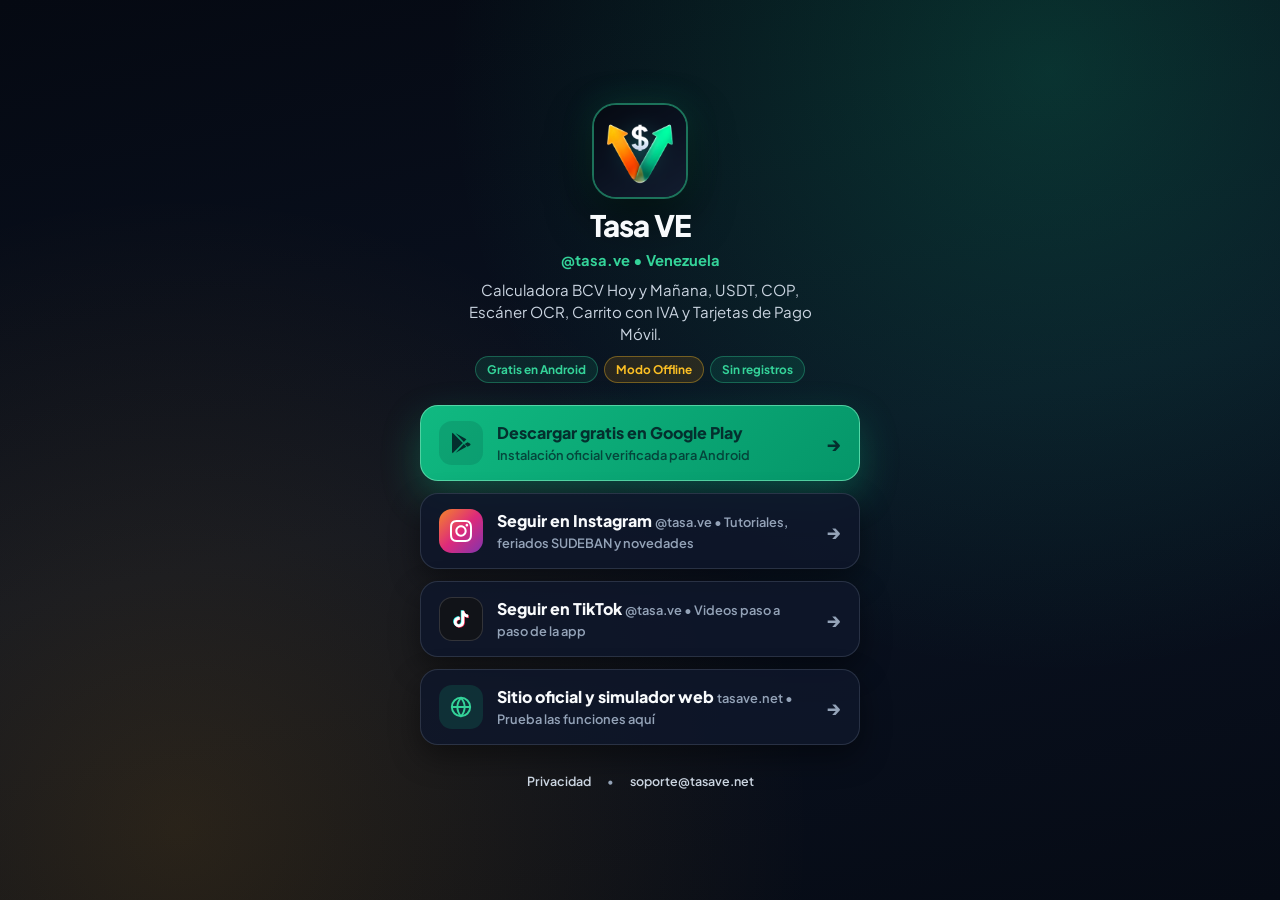
==== docs/links/index.html @ 08be951b "feat(web): add fast mobile link-in-bio page at tasave.net/links for All-in-One QR" ====
<!DOCTYPE html>
<html lang="es">
<head>
  <meta charset="UTF-8">
  <meta name="viewport" content="width=device-width, initial-scale=1.0">
  <title>Tasa VE — Descarga en Google Play y Redes Oficiales (@tasa.ve)</title>
  <meta name="description" content="Descarga Tasa VE gratis en Google Play y sigue nuestras redes oficiales @tasa.ve en Instagram y TikTok.">
  <link rel="canonical" href="https://tasave.net/links/">
  <meta name="color-scheme" content="dark">
  <meta name="theme-color" content="#060A12">

  <meta property="og:type" content="website">
  <meta property="og:url" content="https://tasave.net/links/">
  <meta property="og:title" content="Tasa VE — Descarga la app y síguenos (@tasa.ve)">
  <meta property="og:description" content="Calculadora BCV, USDT, COP, Escáner OCR, Carrito con IVA y Pago Mixto para Venezuela.">
  <meta property="og:image" content="https://tasave.net/assets/feature_graphic_1024x500.png">

  <link rel="icon" type="image/png" href="../assets/app_icon_512x512.png">
  <link rel="apple-touch-icon" href="../assets/app_icon_512x512.png">
  <link rel="preconnect" href="https://fonts.googleapis.com">
  <link rel="preconnect" href="https://fonts.gstatic.com" crossorigin>
  <link href="https://fonts.googleapis.com/css2?family=Plus+Jakarta+Sans:wght@500;600;700;800&display=swap" rel="stylesheet">

  <style>
    :root {
      color-scheme: dark;
      --bg: #050912;
      --card: rgba(15, 23, 42, 0.86);
      --border: rgba(148, 163, 184, 0.20);
      --emerald: #10B981;
      --emerald-light: #34D399;
      --amber: #FBBF24;
      --text: #F8FAFC;
      --muted: #94A3B8;
    }

    *, *::before, *::after { box-sizing: border-box; margin: 0; padding: 0; }

    body {
      min-height: 100dvh;
      font-family: "Plus Jakarta Sans", -apple-system, BlinkMacSystemFont, "Segoe UI", Roboto, sans-serif;
      color: var(--text);
      background:
        radial-gradient(circle at 82% 8%, rgba(16, 185, 129, 0.22) 0%, transparent 45%),
        radial-gradient(circle at 14% 92%, rgba(245, 158, 11, 0.14) 0%, transparent 46%),
        linear-gradient(168deg, #050912 0%, #0A1222 52%, #060B15 100%);
      display: flex;
      justify-content: center;
      align-items: center;
      padding: 28px 18px 36px;
      -webkit-font-smoothing: antialiased;
    }

    main {
      width: 100%;
      max-width: 440px;
      display: flex;
      flex-direction: column;
      align-items: center;
      gap: 22px;
    }

    .profile {
      display: flex;
      flex-direction: column;
      align-items: center;
      text-align: center;
      gap: 10px;
    }

    .avatar {
      width: 96px;
      height: 96px;
      border-radius: 24px;
      overflow: hidden;
      border: 2px solid rgba(52, 211, 153, 0.48);
      box-shadow: 0 18px 44px rgba(0, 0, 0, 0.65), 0 0 32px rgba(16, 185, 129, 0.20);
    }

    .avatar img {
      width: 100%;
      height: 100%;
      display: block;
    }

    h1 {
      font-size: 1.85rem;
      font-weight: 800;
      letter-spacing: -0.03em;
      line-height: 1.1;
    }

    .handle {
      font-size: 0.92rem;
      font-weight: 700;
      color: var(--emerald-light);
    }

    .bio {
      font-size: 0.94rem;
      color: #CBD5E1;
      line-height: 1.45;
      max-width: 360px;
    }

    .pills {
      display: flex;
      flex-wrap: wrap;
      justify-content: center;
      gap: 6px;
      margin-top: 2px;
    }

    .pill {
      padding: 5px 11px;
      border-radius: 999px;
      font-size: 0.74rem;
      font-weight: 700;
      background: rgba(16, 185, 129, 0.13);
      color: var(--emerald-light);
      border: 1px solid rgba(52, 211, 153, 0.34);
    }

    .pill.am {
      background: rgba(245, 158, 11, 0.13);
      color: var(--amber);
      border-color: rgba(251, 191, 36, 0.36);
    }

    .links {
      width: 100%;
      display: flex;
      flex-direction: column;
      gap: 12px;
    }

    .link-btn {
      display: flex;
      align-items: center;
      gap: 14px;
      width: 100%;
      padding: 15px 18px;
      border-radius: 18px;
      text-decoration: none;
      color: var(--text);
      background: var(--card);
      border: 1.5px solid var(--border);
      box-shadow: 0 12px 30px rgba(0, 0, 0, 0.42);
      transition: transform 0.16s ease, border-color 0.16s ease, background-color 0.16s ease;
    }

    .link-btn:hover {
      transform: translateY(-2px);
      border-color: rgba(52, 211, 153, 0.55);
    }

    .link-btn:focus-visible {
      outline: 2px solid var(--emerald-light);
      outline-offset: 3px;
    }

    .link-btn.primary {
      background: linear-gradient(135deg, #10B981 0%, #059669 100%);
      border-color: rgba(110, 231, 183, 0.72);
      color: #042F2E;
      box-shadow: 0 16px 38px rgba(16, 185, 129, 0.32);
    }

    .link-btn.primary .link-sub { color: rgba(4, 47, 46, 0.82); }
    .link-btn.primary .chev { color: #042F2E; }

    .link-ico {
      width: 44px;
      height: 44px;
      min-width: 44px;
      border-radius: 13px;
      display: flex;
      align-items: center;
      justify-content: center;
      background: rgba(255, 255, 255, 0.08);
    }

    .link-btn.primary .link-ico { background: rgba(4, 47, 46, 0.14); }
    .ico-ig { background: linear-gradient(135deg, #F58529, #DD2A7B, #8134AF); color: #FFFFFF; }
    .ico-tt { background: #111318; border: 1px solid rgba(255, 255, 255, 0.14); color: #FFFFFF; }
    .ico-web { background: rgba(16, 185, 129, 0.16); color: var(--emerald-light); }

    .link-copy { flex: 1; text-align: left; }
    .link-title { font-size: 1rem; font-weight: 800; line-height: 1.2; }
    .link-sub { font-size: 0.8rem; font-weight: 600; color: var(--muted); margin-top: 2px; }
    .chev { font-size: 1.2rem; font-weight: 800; color: var(--muted); }

    footer {
      margin-top: 6px;
      display: flex;
      flex-wrap: wrap;
      justify-content: center;
      gap: 10px 16px;
      font-size: 0.78rem;
      color: var(--muted);
    }

    footer a {
      color: #CBD5E1;
      text-decoration: none;
      font-weight: 600;
    }

    footer a:hover { color: var(--emerald-light); }
  </style>
</head>
<body>
  <main>
    <header class="profile">
      <div class="avatar">
        <img src="../assets/app_icon_512x512.png" alt="Logo oficial de Tasa VE" width="96" height="96" fetchpriority="high">
      </div>
      <h1>Tasa VE</h1>
      <div class="handle">@tasa.ve • Venezuela</div>
      <p class="bio">Calculadora BCV Hoy y Mañana, USDT, COP, Escáner OCR, Carrito con IVA y Tarjetas de Pago Móvil.</p>
      <div class="pills">
        <span class="pill">Gratis en Android</span>
        <span class="pill am">Modo Offline</span>
        <span class="pill">Sin registros</span>
      </div>
    </header>

    <nav class="links" aria-label="Enlaces oficiales de Tasa VE">
      <a class="link-btn primary" href="https://play.google.com/store/apps/details?id=com.julcer26.tasave" target="_blank" rel="noopener noreferrer">
        <span class="link-ico" aria-hidden="true">
          <svg width="24" height="24" viewBox="0 0 24 24" fill="currentColor">
            <path d="M3.609 1.814 13.792 12 3.61 22.186a1.77 1.77 0 0 1-.61-1.35V3.164c0-.535.235-1.02.609-1.35zm11.27 11.27 2.55 2.55-10.74 6.135 8.19-8.685zm3.67-1.938 2.382 1.36c.758.433.758 1.555 0 1.988l-2.382 1.36-2.796-2.854 2.796-1.854zM6.689 2.231l10.74 6.135-2.55 2.55-8.19-8.685z"/>
          </svg>
        </span>
        <span class="link-copy">
          <span class="link-title">Descargar gratis en Google Play</span>
          <span class="link-sub">Instalación oficial verificada para Android</span>
        </span>
        <span class="chev" aria-hidden="true">→</span>
      </a>

      <a class="link-btn" href="https://www.instagram.com/tasa.ve/" target="_blank" rel="noopener noreferrer">
        <span class="link-ico ico-ig" aria-hidden="true">
          <svg width="22" height="22" viewBox="0 0 24 24" fill="currentColor">
            <path d="M12 2.163c3.204 0 3.584.012 4.85.07 3.252.148 4.771 1.691 4.919 4.919.058 1.265.069 1.645.069 4.849 0 3.205-.012 3.584-.069 4.849-.149 3.225-1.664 4.771-4.919 4.919-1.266.058-1.644.07-4.85.07-3.204 0-3.584-.012-4.849-.07-3.26-.149-4.771-1.699-4.919-4.92-.058-1.265-.07-1.644-.07-4.849 0-3.204.013-3.583.07-4.849.149-3.227 1.664-4.771 4.919-4.919 1.266-.057 1.645-.069 4.849-.069zm0-2.163c-3.259 0-3.667.014-4.947.072-4.358.2-6.78 2.618-6.98 6.98-.059 1.281-.073 1.689-.073 4.948 0 3.259.014 3.668.072 4.948.2 4.358 2.618 6.78 6.98 6.98 1.281.058 1.689.072 4.948.072 3.259 0 3.668-.014 4.948-.072 4.354-.2 6.782-2.618 6.979-6.98.059-1.28.073-1.689.073-4.948 0-3.259-.014-3.667-.072-4.947-.196-4.354-2.617-6.78-6.979-6.98-1.281-.059-1.69-.073-4.949-.073zm0 5.838c-3.403 0-6.162 2.759-6.162 6.162s2.759 6.163 6.162 6.163 6.162-2.759 6.162-6.163c0-3.403-2.759-6.162-6.162-6.162zm0 10.162c-2.209 0-4-1.79-4-4 0-2.209 1.791-4 4-4s4 1.791 4 4c0 2.21-1.791 4-4 4zm6.406-11.845c-.796 0-1.441.645-1.441 1.44s.645 1.44 1.441 1.44c.795 0 1.439-.645 1.439-1.44s-.644-1.44-1.439-1.44z"/>
          </svg>
        </span>
        <span class="link-copy">
          <span class="link-title">Seguir en Instagram</span>
          <span class="link-sub">@tasa.ve • Tutoriales, feriados SUDEBAN y novedades</span>
        </span>
        <span class="chev" aria-hidden="true">→</span>
      </a>

      <a class="link-btn" href="https://www.tiktok.com/@tasa.ve" target="_blank" rel="noopener noreferrer">
        <span class="link-ico ico-tt" aria-hidden="true">
          <svg width="22" height="22" viewBox="0 0 24 24" fill="none">
            <path d="M16.6 5.82A4.28 4.28 0 0 1 15.54 3h-3.09v12.4a2.59 2.59 0 0 1-2.59 2.5c-1.42 0-2.6-1.16-2.6-2.6 0-1.72 1.66-3.01 3.37-2.48V9.66c-3.45-.46-6.47 2.22-6.47 5.64 0 3.33 2.76 5.7 5.69 5.7 3.14 0 5.69-2.55 5.69-5.7V9.01a7.35 7.35 0 0 0 4.3 1.38V7.3s-1.88.09-3.24-1.48z" fill="#25F4EE" transform="translate(-0.7 -0.5)"/>
            <path d="M16.6 5.82A4.28 4.28 0 0 1 15.54 3h-3.09v12.4a2.59 2.59 0 0 1-2.59 2.5c-1.42 0-2.6-1.16-2.6-2.6 0-1.72 1.66-3.01 3.37-2.48V9.66c-3.45-.46-6.47 2.22-6.47 5.64 0 3.33 2.76 5.7 5.69 5.7 3.14 0 5.69-2.55 5.69-5.7V9.01a7.35 7.35 0 0 0 4.3 1.38V7.3s-1.88.09-3.24-1.48z" fill="#FE2C55" transform="translate(0.7 0.5)"/>
            <path d="M16.6 5.82A4.28 4.28 0 0 1 15.54 3h-3.09v12.4a2.59 2.59 0 0 1-2.59 2.5c-1.42 0-2.6-1.16-2.6-2.6 0-1.72 1.66-3.01 3.37-2.48V9.66c-3.45-.46-6.47 2.22-6.47 5.64 0 3.33 2.76 5.7 5.69 5.7 3.14 0 5.69-2.55 5.69-5.7V9.01a7.35 7.35 0 0 0 4.3 1.38V7.3s-1.88.09-3.24-1.48z" fill="#FFFFFF"/>
          </svg>
        </span>
        <span class="link-copy">
          <span class="link-title">Seguir en TikTok</span>
          <span class="link-sub">@tasa.ve • Videos paso a paso de la app</span>
        </span>
        <span class="chev" aria-hidden="true">→</span>
      </a>

      <a class="link-btn" href="https://tasave.net/">
        <span class="link-ico ico-web" aria-hidden="true">
          <svg width="22" height="22" viewBox="0 0 24 24" fill="none" stroke="currentColor" stroke-width="2.1" stroke-linecap="round" stroke-linejoin="round">
            <circle cx="12" cy="12" r="10"></circle>
            <line x1="2" y1="12" x2="22" y2="12"></line>
            <path d="M12 2a15.3 15.3 0 0 1 4 10 15.3 15.3 0 0 1-4 10 15.3 15.3 0 0 1-4-10 15.3 15.3 0 0 1 4-10z"></path>
          </svg>
        </span>
        <span class="link-copy">
          <span class="link-title">Sitio oficial y simulador web</span>
          <span class="link-sub">tasave.net • Prueba las funciones aquí</span>
        </span>
        <span class="chev" aria-hidden="true">→</span>
      </a>
    </nav>

    <footer>
      <a href="../privacy-policy.html">Privacidad</a>
      <span>•</span>
      <a href="mailto:soporte@tasave.net">soporte@tasave.net</a>
    </footer>
  </main>
</body>
</html>
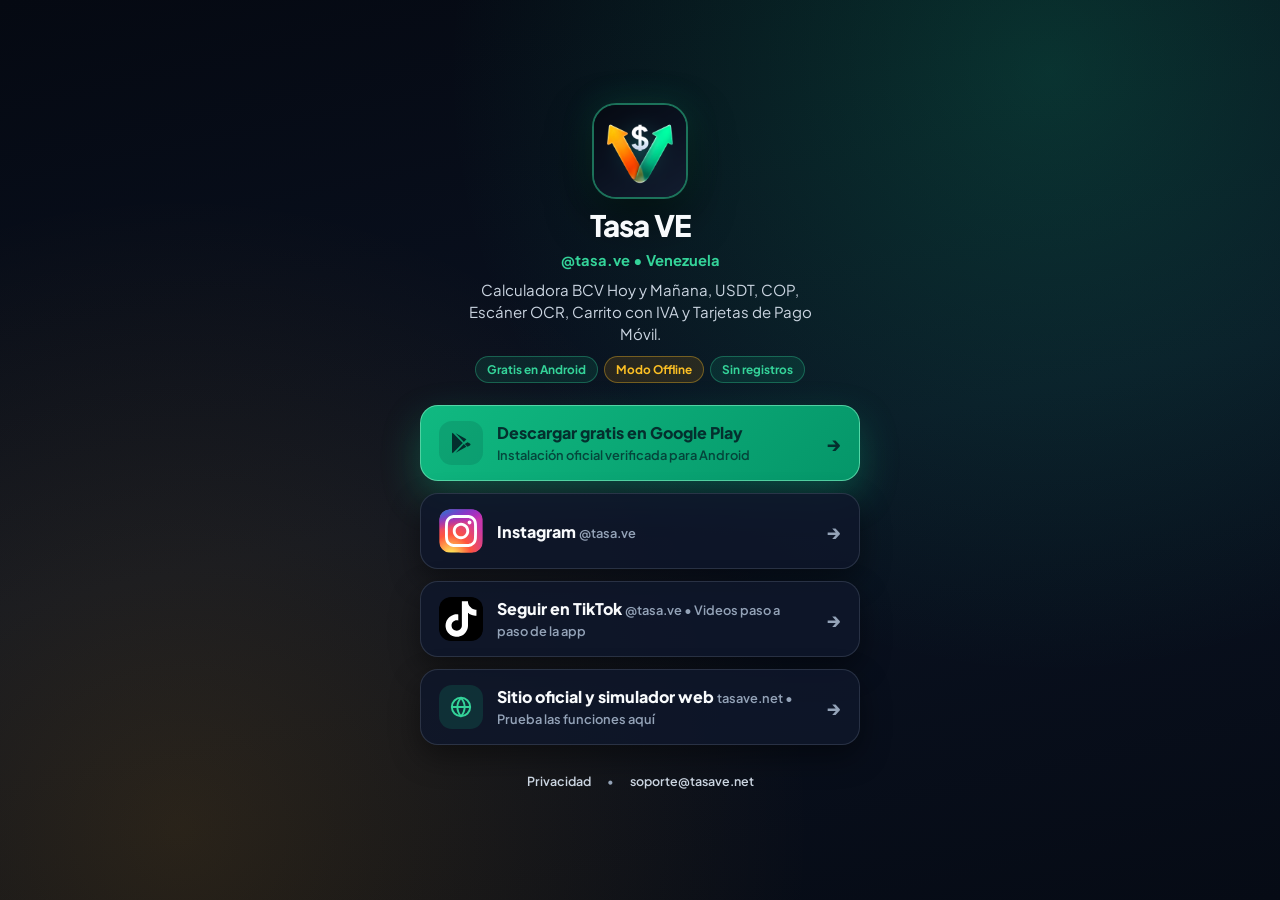
==== commit 44a2c583: "chore: remove SUDEBAN & scanner 123 refs across app/web/legal, clarify Ultra perks, add official soc" ====
--- a/docs/links/index.html
+++ b/docs/links/index.html
@@ -15,8 +15,10 @@
   <meta property="og:description" content="Calculadora BCV, USDT, COP, Escáner OCR, Carrito con IVA y Pago Mixto para Venezuela.">
   <meta property="og:image" content="https://tasave.net/assets/feature_graphic_1024x500.png">
 
-  <link rel="icon" type="image/png" href="../assets/app_icon_512x512.png">
-  <link rel="apple-touch-icon" href="../assets/app_icon_512x512.png">
+  <link rel="icon" href="/favicon.ico" sizes="any">
+  <link rel="icon" type="image/png" sizes="48x48" href="../assets/favicon-48x48.png">
+  <link rel="icon" type="image/png" sizes="192x192" href="../assets/favicon-192x192.png">
+  <link rel="apple-touch-icon" sizes="180x180" href="../assets/apple-touch-icon.png">
   <link rel="preconnect" href="https://fonts.googleapis.com">
   <link rel="preconnect" href="https://fonts.gstatic.com" crossorigin>
   <link href="https://fonts.googleapis.com/css2?family=Plus+Jakarta+Sans:wght@500;600;700;800&display=swap" rel="stylesheet">
@@ -240,26 +242,16 @@
       </a>
 
       <a class="link-btn" href="https://www.instagram.com/tasa.ve/" target="_blank" rel="noopener noreferrer">
-        <span class="link-ico ico-ig" aria-hidden="true">
-          <svg width="22" height="22" viewBox="0 0 24 24" fill="currentColor">
-            <path d="M12 2.163c3.204 0 3.584.012 4.85.07 3.252.148 4.771 1.691 4.919 4.919.058 1.265.069 1.645.069 4.849 0 3.205-.012 3.584-.069 4.849-.149 3.225-1.664 4.771-4.919 4.919-1.266.058-1.644.07-4.85.07-3.204 0-3.584-.012-4.849-.07-3.26-.149-4.771-1.699-4.919-4.92-.058-1.265-.07-1.644-.07-4.849 0-3.204.013-3.583.07-4.849.149-3.227 1.664-4.771 4.919-4.919 1.266-.057 1.645-.069 4.849-.069zm0-2.163c-3.259 0-3.667.014-4.947.072-4.358.2-6.78 2.618-6.98 6.98-.059 1.281-.073 1.689-.073 4.948 0 3.259.014 3.668.072 4.948.2 4.358 2.618 6.78 6.98 6.98 1.281.058 1.689.072 4.948.072 3.259 0 3.668-.014 4.948-.072 4.354-.2 6.782-2.618 6.979-6.98.059-1.28.073-1.689.073-4.948 0-3.259-.014-3.667-.072-4.947-.196-4.354-2.617-6.78-6.979-6.98-1.281-.059-1.69-.073-4.949-.073zm0 5.838c-3.403 0-6.162 2.759-6.162 6.162s2.759 6.163 6.162 6.163 6.162-2.759 6.162-6.163c0-3.403-2.759-6.162-6.162-6.162zm0 10.162c-2.209 0-4-1.79-4-4 0-2.209 1.791-4 4-4s4 1.791 4 4c0 2.21-1.791 4-4 4zm6.406-11.845c-.796 0-1.441.645-1.441 1.44s.645 1.44 1.441 1.44c.795 0 1.439-.645 1.439-1.44s-.644-1.44-1.439-1.44z"/>
-          </svg>
-        </span>
-        <span class="link-copy">
-          <span class="link-title">Seguir en Instagram</span>
-          <span class="link-sub">@tasa.ve • Tutoriales, feriados SUDEBAN y novedades</span>
+        <img src="../assets/icons/instagram.svg" alt="Instagram" width="44" height="44" style="border-radius:12px;flex-shrink:0;">
+        <span class="link-copy">
+          <span class="link-title">Instagram</span>
+          <span class="link-sub">@tasa.ve</span>
         </span>
         <span class="chev" aria-hidden="true">→</span>
       </a>
 
       <a class="link-btn" href="https://www.tiktok.com/@tasa.ve" target="_blank" rel="noopener noreferrer">
-        <span class="link-ico ico-tt" aria-hidden="true">
-          <svg width="22" height="22" viewBox="0 0 24 24" fill="none">
-            <path d="M16.6 5.82A4.28 4.28 0 0 1 15.54 3h-3.09v12.4a2.59 2.59 0 0 1-2.59 2.5c-1.42 0-2.6-1.16-2.6-2.6 0-1.72 1.66-3.01 3.37-2.48V9.66c-3.45-.46-6.47 2.22-6.47 5.64 0 3.33 2.76 5.7 5.69 5.7 3.14 0 5.69-2.55 5.69-5.7V9.01a7.35 7.35 0 0 0 4.3 1.38V7.3s-1.88.09-3.24-1.48z" fill="#25F4EE" transform="translate(-0.7 -0.5)"/>
-            <path d="M16.6 5.82A4.28 4.28 0 0 1 15.54 3h-3.09v12.4a2.59 2.59 0 0 1-2.59 2.5c-1.42 0-2.6-1.16-2.6-2.6 0-1.72 1.66-3.01 3.37-2.48V9.66c-3.45-.46-6.47 2.22-6.47 5.64 0 3.33 2.76 5.7 5.69 5.7 3.14 0 5.69-2.55 5.69-5.7V9.01a7.35 7.35 0 0 0 4.3 1.38V7.3s-1.88.09-3.24-1.48z" fill="#FE2C55" transform="translate(0.7 0.5)"/>
-            <path d="M16.6 5.82A4.28 4.28 0 0 1 15.54 3h-3.09v12.4a2.59 2.59 0 0 1-2.59 2.5c-1.42 0-2.6-1.16-2.6-2.6 0-1.72 1.66-3.01 3.37-2.48V9.66c-3.45-.46-6.47 2.22-6.47 5.64 0 3.33 2.76 5.7 5.69 5.7 3.14 0 5.69-2.55 5.69-5.7V9.01a7.35 7.35 0 0 0 4.3 1.38V7.3s-1.88.09-3.24-1.48z" fill="#FFFFFF"/>
-          </svg>
-        </span>
+        <img src="../assets/icons/tiktok.svg" alt="TikTok" width="44" height="44" style="border-radius:12px;flex-shrink:0;">
         <span class="link-copy">
           <span class="link-title">Seguir en TikTok</span>
           <span class="link-sub">@tasa.ve • Videos paso a paso de la app</span>
